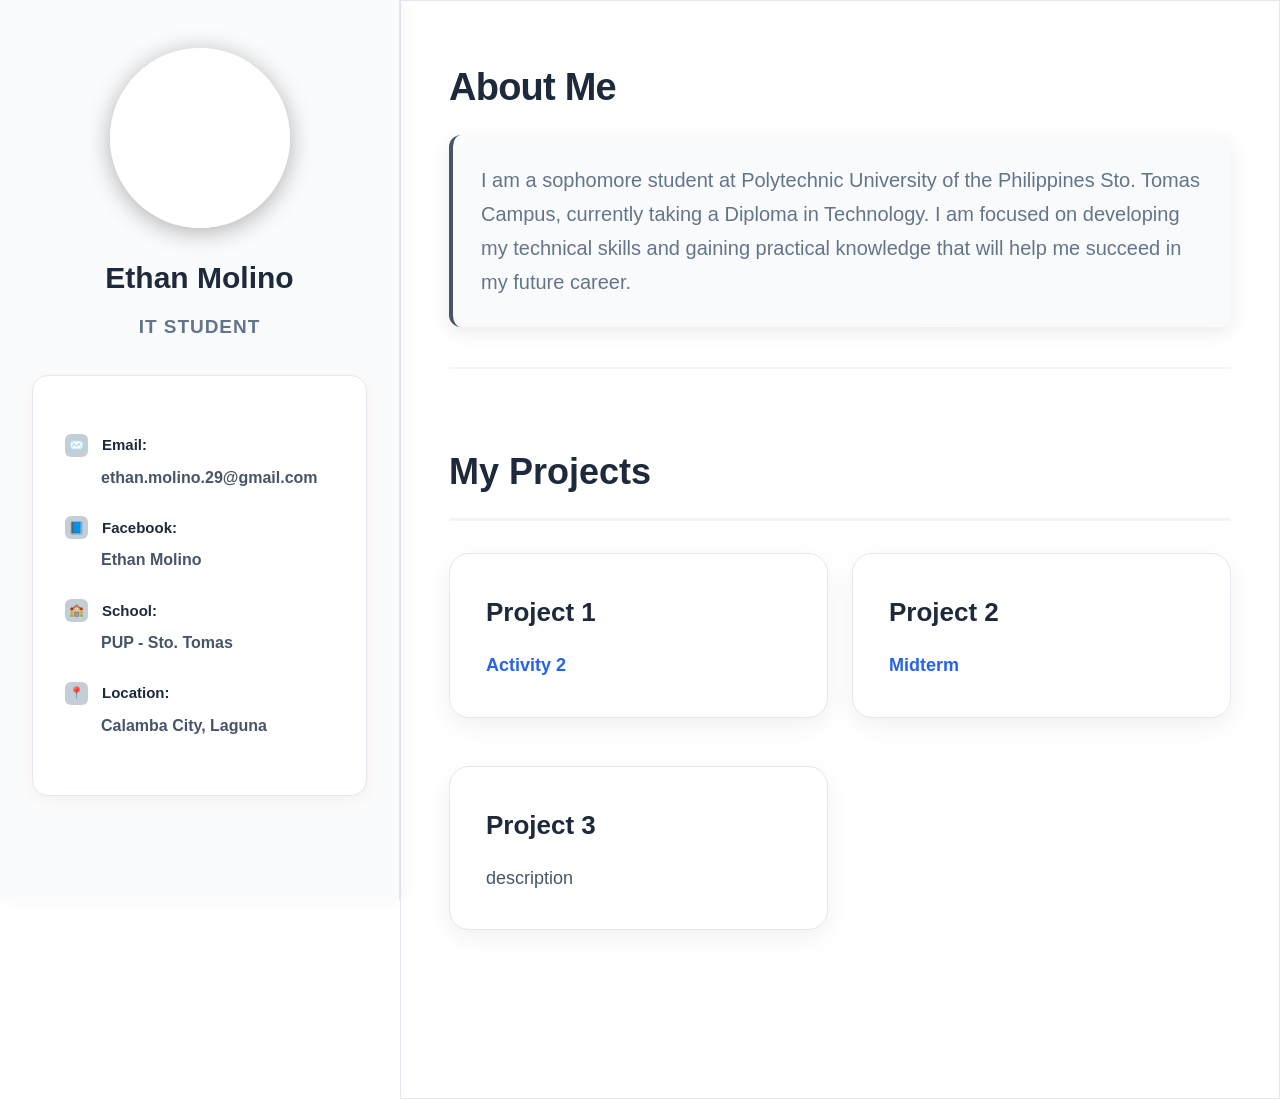
==== index.html @ 2d2acd8b "Update Midterm project link in index.html" ====
<!DOCTYPE html>
<html lang="en">

<head>
  <meta charset="UTF-8">
  <meta name="viewport" content="width=device-width, initial-scale=1.0">
  <title>Ethan Molino - IT Student</title>

  <style>
    * {
      margin: 0;
      padding: 0;
      box-sizing: border-box;
    }

    body {
      font-family: "Inter", -apple-system, BlinkMacSystemFont, "Segoe UI", sans-serif;
      background: #ffffff;
      color: #1e293b;
      line-height: 1.7;
      min-height: 100vh;
      display: flex;
      font-size: 16px;
    }

    .sidebar {
      width: 400px;
      background: #fafbfc;
      padding: 48px 32px;
      text-align: center;
      border-right: 1px solid #e2e8f0;
      box-shadow: 4px 0 16px rgba(0, 0, 0, 0.04);
      position: sticky;
      top: 0;
      height: 100vh;
      overflow-y: auto;
      overflow-x: hidden;
      scrollbar-width: thin;
      scrollbar-color: #cbd5e1 #f1f5f9;
    }

    .sidebar::-webkit-scrollbar {
      width: 6px;
    }

    .sidebar::-webkit-scrollbar-track {
      background: #f1f5f9;
      border-radius: 3px;
    }

    .sidebar::-webkit-scrollbar-thumb {
      background: #cbd5e1;
      border-radius: 3px;
    }

    .sidebar::-webkit-scrollbar-thumb:hover {
      background: #94a3b8;
    }

    .profile-img {
      width: 180px;
      height: 180px;
      background: linear-gradient(135deg, #ffffff, #ffffff);
      border-radius: 50%;
      margin: 0 auto 24px;
      display: flex;
      align-items: center;
      justify-content: center;
      font-size: 48px;
      color: rgb(255, 255, 255);
      box-shadow: 0 4px 24px rgba(0, 0, 0, 0.3);
    }

    .sidebar h2 {
      font-size: 30px;
      font-weight: 800;
      margin-bottom: 8px;
      color: #1e293b;
      word-wrap: break-word;
      overflow-wrap: break-word;
      hyphens: auto;
    }

    .sidebar .title {
      font-size: 19px;
      color: #64748b;
      font-weight: 600;
      text-transform: uppercase;
      letter-spacing: 0.05em;
      margin-bottom: 32px;
    }

    .info {
      text-align: left;
      font-size: 16px;
      color: #475569;
      background: #ffffff;
      padding: 32px;
      border-radius: 16px;
      border: 1px solid #e2e8f0;
      box-shadow: 0 4px 12px rgba(206, 45, 45, 0.06);
      overflow: visible;
    }

    .info-item {
      display: flex;
      flex-direction: column;
      gap: 6px;
      margin: 24px 0;
    }

    .info-label {
      display: flex;
      align-items: center;
      gap: 14px;
      color: #1e293b;
      font-weight: 700;
      font-size: 15px;
    }

    .info-icon {
      width: 23px;
      height: 23px;
      display: flex;
      align-items: center;
      justify-content: center;
      background: rgb(196, 206, 214);
      color: white;
      border-radius: 6px;
      font-size: 12px;
    }

    .info-value {
      font-size: 16px;
      color: #475569;
      padding-left: 36px;
      word-wrap: break-word;
      overflow-wrap: break-word;
      hyphens: auto;
      font-weight: 600;
    }

    .main {
      flex: 1;
      padding: 64px 48px;
      max-width: 100%;
      border: 1px solid #e2e8f0;
      min-height: 100vh;
    }

    .hero {
      margin-bottom: 72px;
      padding-bottom: 40px;
      border-bottom: 2px solid #f1f5f9;
    }

    .hero h1 {
      font-size: 38px;
      font-weight: 800;
      margin-bottom: 24px;
      letter-spacing: -0.02em;
      color: #1e293b;
      line-height: 1.2;
    }

    .hero-subtitle {
      font-size: 20px;
      color: #64748b;
      font-weight: 500;
      max-width: 800px;
      line-height: 1.7;
      padding: 28px;
      background: linear-gradient(135deg, #fafbfc 0%, #f8fafc 100%);
      border-left: 4px solid #475569;
      border-radius: 12px;
      box-shadow: 0 6px 20px rgba(0, 0, 0, 0.08);
    }

    .section {
      margin-bottom: 80px;
    }

    .section h2 {
      font-size: 36px;
      font-weight: 800;
      margin-bottom: 32px;
      color: #1e293b;
      padding-bottom: 16px;
      border-bottom: 3px solid #f1f5f9;
    }

    .card {
      background: #ffffff;
      border: 1px solid #e2e8f0;
      padding: 36px;
      border-radius: 20px;
      margin-bottom: 24px;
      box-shadow: 0 8px 24px rgba(0, 0, 0, 0.06);
      transition: all 0.3s ease;
    }

    .card:hover {
      box-shadow: 0 16px 40px rgba(0, 0, 0, 0.12);
      transform: translateY(-4px);
    }

    .card h3 {
      font-size: 26px;
      font-weight: 700;
      margin-bottom: 16px;
      color: #1e293b;
    }

    .card p {
      color: #475569;
      font-size: 18px;
      line-height: 1.7;
    }

    .card a {
      color: #2563eb;
      text-decoration: none;
      font-weight: 600;
    }

    .card a:hover {
      text-decoration: underline;
    }

    .grid {
      display: grid;
      grid-template-columns: repeat(auto-fit, minmax(340px, 1fr));
      gap: 24px;
      margin-top: 24px;
      width: 100%;
    }

    @media (max-width: 768px) {
      body { flex-direction: column; }
      .sidebar { width: 100%; height: auto; position: static; }
      .main { padding: 40px 28px; }
    }
  </style>
</head>

<body>
  <div class="sidebar">
    <img src="profile picture.png" alt="Profile" class="profile-img">
    <h2>Ethan Molino</h2>
    <p class="title">IT Student</p>

    <div class="info">
      <div class="info-item">
        <div class="info-label">
          <div class="info-icon">✉️</div>
          <strong>Email:</strong>
        </div>
        <div class="info-value">ethan.molino.29@gmail.com</div>
      </div>
      <div class="info-item">
        <div class="info-label">
          <div class="info-icon">📘</div>
          <strong>Facebook:</strong>
        </div>
        <div class="info-value">Ethan Molino</div>
      </div>
      <div class="info-item">
        <div class="info-label">
          <div class="info-icon">🏫</div>
          <strong>School:</strong>
        </div>
        <div class="info-value">PUP - Sto. Tomas</div>
      </div>
      <div class="info-item">
        <div class="info-label">
          <div class="info-icon">📍</div>
          <strong>Location:</strong>
        </div>
        <div class="info-value">Calamba City, Laguna</div>
      </div>
    </div>
  </div>

  <div class="main">
    <section class="hero">
      <h1>About Me</h1>
      <div class="hero-subtitle">
        I am a sophomore student at Polytechnic University of the Philippines Sto. Tomas Campus, currently taking a
        Diploma in Technology. I am focused on developing my technical skills and gaining practical knowledge that will
        help me succeed in my future career.
      </div>
    </section>

    <section class="section">
      <h2>My Projects</h2>
      <div class="grid">
        <div class="card">
          <h3>Project 1</h3>
          <p>
            <a href="https://ethanmolino.github.io/Ethan.github.io/" target="_blank">Activity 2</a>
          </p>
        </div>
        <div class="card">
          <h3>Project 2</h3>
          <p>          <p>
            <a href="https://ethanmolino.github.io/Midterm.github.io/" target="_blank">Midterm</a>
          </p>
        </div>
        <div class="card">
          <h3>Project 3</h3>
          <p>description</p>
        </div>
      </div>
    </section>
  </div>
</body>

</html>
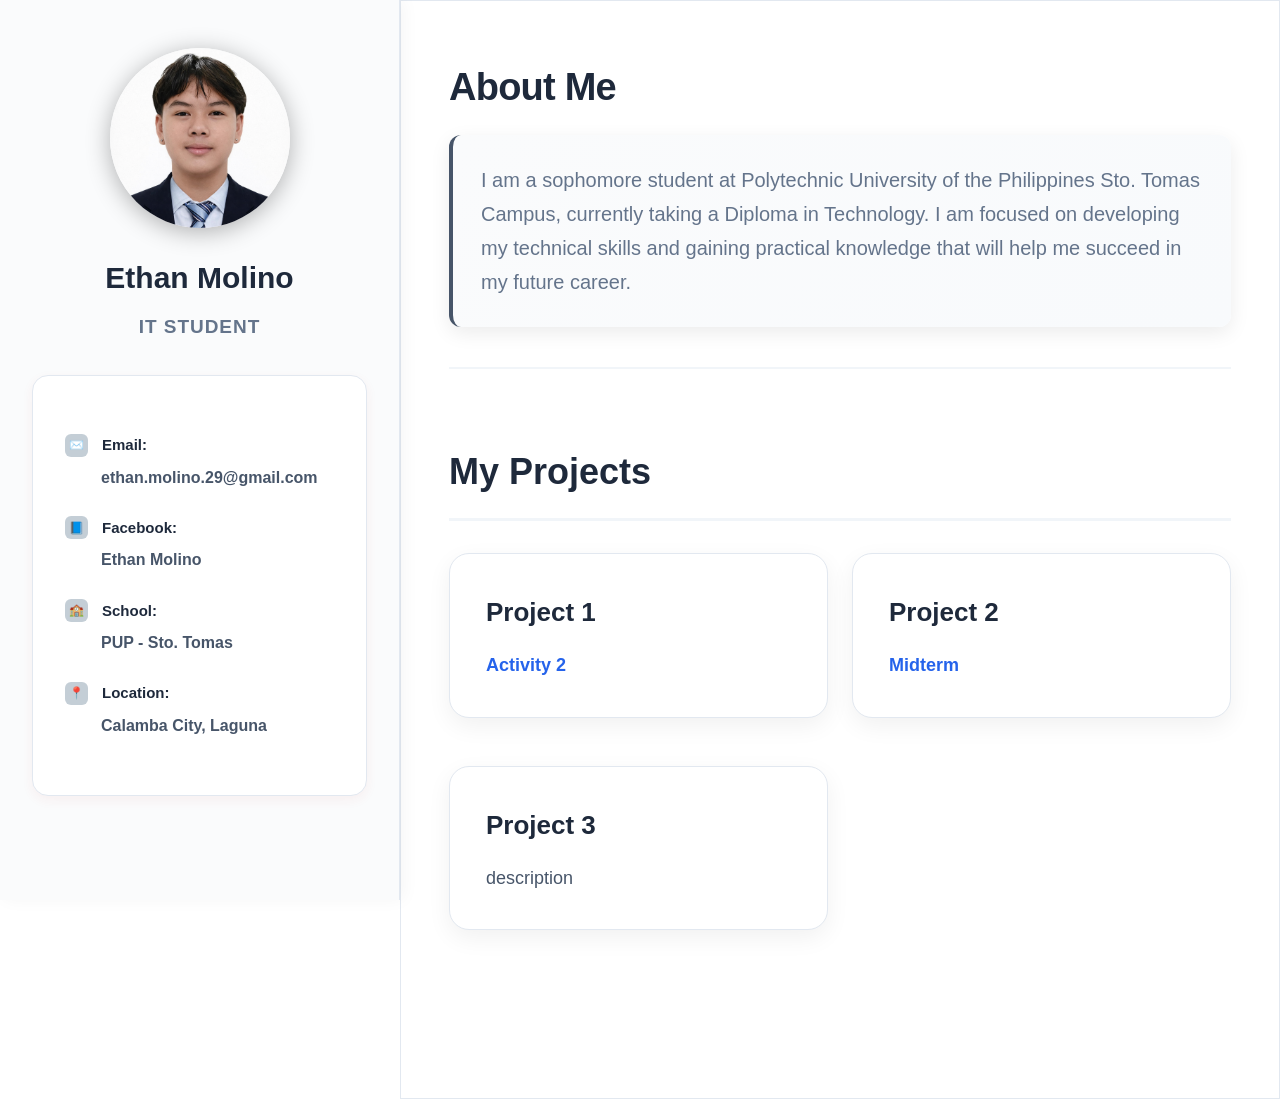
==== commit 8edd61f9: "Update index.html" ====
--- a/index.html
+++ b/index.html
@@ -303,7 +303,7 @@
         <div class="card">
           <h3>Project 2</h3>
           <p>          <p>
-            <a href="https://ethanmolino.github.io/Midterm.github.io/" target="_blank">Midterm</a>
+            <a href="https://github.com/EthanMolino/Midterm.io/" target="_blank">Midterm</a>
           </p>
         </div>
         <div class="card">
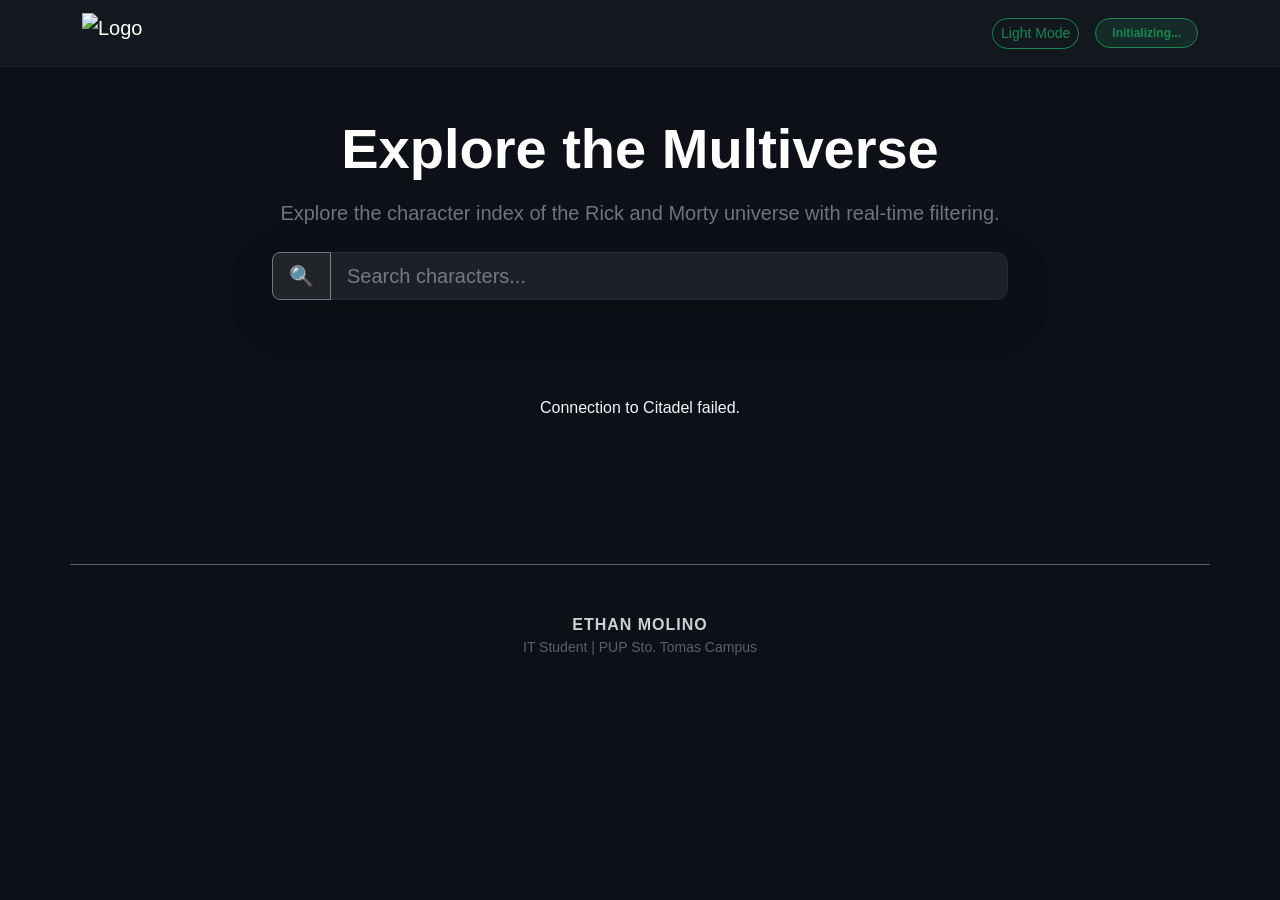
==== commit 5bbce277: "Update: Fixed light mode visibility" ====
--- a/index.html
+++ b/index.html
@@ -1,318 +1,167 @@
 <!DOCTYPE html>
-<html lang="en">
+<html lang="en" data-bs-theme="dark">
 
 <head>
-  <meta charset="UTF-8">
-  <meta name="viewport" content="width=device-width, initial-scale=1.0">
-  <title>Ethan Molino - IT Student</title>
+    <meta charset="UTF-8">
+    <meta name="viewport" content="width=device-width, initial-scale=1.0">
+    <title>Rick and Morty | Multiverse Directory</title>
+    <link href="https://fonts.googleapis.com/css2?family=Inter:wght@300;400;600;800&display=swap" rel="stylesheet">
+    <link href="https://cdn.jsdelivr.net/npm/bootstrap@5.3.0/dist/css/bootstrap.min.css" rel="stylesheet">
+    <link rel="stylesheet" href="style.css">
 
-  <style>
-    * {
-      margin: 0;
-      padding: 0;
-      box-sizing: border-box;
-    }
+    <style>
+        [data-bs-theme="light"] body {
+            background-color: #f8f9fa !important;
+            color: #212529 !important;
+        }
 
-    body {
-      font-family: "Inter", -apple-system, BlinkMacSystemFont, "Segoe UI", sans-serif;
-      background: #ffffff;
-      color: #1e293b;
-      line-height: 1.7;
-      min-height: 100vh;
-      display: flex;
-      font-size: 16px;
-    }
+        [data-bs-theme="light"] .text-white,
+        [data-bs-theme="light"] h1,
+        [data-bs-theme="light"] h2,
+        [data-bs-theme="light"] h5,
+        [data-bs-theme="light"] b,
+        [data-bs-theme="light"] footer p {
+            color: #212529 !important;
+        }
 
-    .sidebar {
-      width: 400px;
-      background: #fafbfc;
-      padding: 48px 32px;
-      text-align: center;
-      border-right: 1px solid #e2e8f0;
-      box-shadow: 4px 0 16px rgba(0, 0, 0, 0.04);
-      position: sticky;
-      top: 0;
-      height: 100vh;
-      overflow-y: auto;
-      overflow-x: hidden;
-      scrollbar-width: thin;
-      scrollbar-color: #cbd5e1 #f1f5f9;
-    }
+        [data-bs-theme="light"] .badge-species {
+            background: rgba(0, 0, 0, 0.1) !important;
+            color: #495057 !important;
+        }
 
-    .sidebar::-webkit-scrollbar {
-      width: 6px;
-    }
+        [data-bs-theme="light"] .custom-search::placeholder {
+            color: #6c757d !important;
+        }
 
-    .sidebar::-webkit-scrollbar-track {
-      background: #f1f5f9;
-      border-radius: 3px;
-    }
+        [data-bs-theme="light"] .custom-search {
+            background-color: #ffffff !important;
+            border: 1px solid #ced4da !important;
+            color: #212529 !important;
+        }
 
-    .sidebar::-webkit-scrollbar-thumb {
-      background: #cbd5e1;
-      border-radius: 3px;
-    }
+        [data-bs-theme="light"] .char-card {
+            background-color: #ffffff !important;
+            border: 1px solid #dee2e6 !important;
+        }
 
-    .sidebar::-webkit-scrollbar-thumb:hover {
-      background: #94a3b8;
-    }
+        [data-bs-theme="light"] .glass-nav {
+            background: rgba(255, 255, 255, 0.9) !important;
+            border-bottom: 1px solid #dee2e6 !important;
+        }
 
-    .profile-img {
-      width: 180px;
-      height: 180px;
-      background: linear-gradient(135deg, #ffffff, #ffffff);
-      border-radius: 50%;
-      margin: 0 auto 24px;
-      display: flex;
-      align-items: center;
-      justify-content: center;
-      font-size: 48px;
-      color: rgb(255, 255, 255);
-      box-shadow: 0 4px 24px rgba(0, 0, 0, 0.3);
-    }
+        [data-bs-theme="light"] .glass-modal {
+            background: #ffffff !important;
+        }
 
-    .sidebar h2 {
-      font-size: 30px;
-      font-weight: 800;
-      margin-bottom: 8px;
-      color: #1e293b;
-      word-wrap: break-word;
-      overflow-wrap: break-word;
-      hyphens: auto;
-    }
+        [data-bs-theme="light"] .bg-dark {
+            background-color: #f1f3f5 !important;
+            border: 1px solid #dee2e6 !important;
+        }
 
-    .sidebar .title {
-      font-size: 19px;
-      color: #64748b;
-      font-weight: 600;
-      text-transform: uppercase;
-      letter-spacing: 0.05em;
-      margin-bottom: 32px;
-    }
-
-    .info {
-      text-align: left;
-      font-size: 16px;
-      color: #475569;
-      background: #ffffff;
-      padding: 32px;
-      border-radius: 16px;
-      border: 1px solid #e2e8f0;
-      box-shadow: 0 4px 12px rgba(206, 45, 45, 0.06);
-      overflow: visible;
-    }
-
-    .info-item {
-      display: flex;
-      flex-direction: column;
-      gap: 6px;
-      margin: 24px 0;
-    }
-
-    .info-label {
-      display: flex;
-      align-items: center;
-      gap: 14px;
-      color: #1e293b;
-      font-weight: 700;
-      font-size: 15px;
-    }
-
-    .info-icon {
-      width: 23px;
-      height: 23px;
-      display: flex;
-      align-items: center;
-      justify-content: center;
-      background: rgb(196, 206, 214);
-      color: white;
-      border-radius: 6px;
-      font-size: 12px;
-    }
-
-    .info-value {
-      font-size: 16px;
-      color: #475569;
-      padding-left: 36px;
-      word-wrap: break-word;
-      overflow-wrap: break-word;
-      hyphens: auto;
-      font-weight: 600;
-    }
-
-    .main {
-      flex: 1;
-      padding: 64px 48px;
-      max-width: 100%;
-      border: 1px solid #e2e8f0;
-      min-height: 100vh;
-    }
-
-    .hero {
-      margin-bottom: 72px;
-      padding-bottom: 40px;
-      border-bottom: 2px solid #f1f5f9;
-    }
-
-    .hero h1 {
-      font-size: 38px;
-      font-weight: 800;
-      margin-bottom: 24px;
-      letter-spacing: -0.02em;
-      color: #1e293b;
-      line-height: 1.2;
-    }
-
-    .hero-subtitle {
-      font-size: 20px;
-      color: #64748b;
-      font-weight: 500;
-      max-width: 800px;
-      line-height: 1.7;
-      padding: 28px;
-      background: linear-gradient(135deg, #fafbfc 0%, #f8fafc 100%);
-      border-left: 4px solid #475569;
-      border-radius: 12px;
-      box-shadow: 0 6px 20px rgba(0, 0, 0, 0.08);
-    }
-
-    .section {
-      margin-bottom: 80px;
-    }
-
-    .section h2 {
-      font-size: 36px;
-      font-weight: 800;
-      margin-bottom: 32px;
-      color: #1e293b;
-      padding-bottom: 16px;
-      border-bottom: 3px solid #f1f5f9;
-    }
-
-    .card {
-      background: #ffffff;
-      border: 1px solid #e2e8f0;
-      padding: 36px;
-      border-radius: 20px;
-      margin-bottom: 24px;
-      box-shadow: 0 8px 24px rgba(0, 0, 0, 0.06);
-      transition: all 0.3s ease;
-    }
-
-    .card:hover {
-      box-shadow: 0 16px 40px rgba(0, 0, 0, 0.12);
-      transform: translateY(-4px);
-    }
-
-    .card h3 {
-      font-size: 26px;
-      font-weight: 700;
-      margin-bottom: 16px;
-      color: #1e293b;
-    }
-
-    .card p {
-      color: #475569;
-      font-size: 18px;
-      line-height: 1.7;
-    }
-
-    .card a {
-      color: #2563eb;
-      text-decoration: none;
-      font-weight: 600;
-    }
-
-    .card a:hover {
-      text-decoration: underline;
-    }
-
-    .grid {
-      display: grid;
-      grid-template-columns: repeat(auto-fit, minmax(340px, 1fr));
-      gap: 24px;
-      margin-top: 24px;
-      width: 100%;
-    }
-
-    @media (max-width: 768px) {
-      body { flex-direction: column; }
-      .sidebar { width: 100%; height: auto; position: static; }
-      .main { padding: 40px 28px; }
-    }
-  </style>
+        [data-bs-theme="light"] .text-secondary {
+            color: #6c757d !important;
+        }
+    </style>
 </head>
 
-<body>
-  <div class="sidebar">
-    <img src="profile picture.png" alt="Profile" class="profile-img">
-    <h2>Ethan Molino</h2>
-    <p class="title">IT Student</p>
+<body id="mainBody">
 
-    <div class="info">
-      <div class="info-item">
-        <div class="info-label">
-          <div class="info-icon">✉️</div>
-          <strong>Email:</strong>
+    <nav class="navbar sticky-top navbar-expand-lg navbar-dark glass-nav mb-5" id="navBar">
+        <div class="container">
+            <a class="navbar-brand d-flex align-items-center" href="#">
+                <img src="https://upload.wikimedia.org/wikipedia/commons/b/b1/Rick_and_Morty.svg" alt="Logo"
+                    height="40">
+            </a>
+            <div class="ms-auto d-flex align-items-center gap-3">
+                <button id="modeBtn" class="btn btn-outline-success btn-sm rounded-pill" onclick="switchTheme()">
+                    Light Mode
+                </button>
+                <span class="badge rounded-pill bg-success-soft text-success border border-success px-3 py-2"
+                    id="searchCount">
+                    Initializing...
+                </span>
+            </div>
         </div>
-        <div class="info-value">ethan.molino.29@gmail.com</div>
-      </div>
-      <div class="info-item">
-        <div class="info-label">
-          <div class="info-icon">📘</div>
-          <strong>Facebook:</strong>
+    </nav>
+
+    <div class="container">
+        <div class="row justify-content-center text-center mb-5">
+            <div class="col-lg-8">
+                <h1 class="display-4 fw-extrabold text-white mb-3">Explore the Multiverse</h1>
+                <p class="lead text-secondary">Explore the character index of the Rick and Morty universe with real-time
+                    filtering.</p>
+
+                <div class="search-wrapper mt-4">
+                    <div class="input-group input-group-lg shadow-lg">
+                        <span class="input-group-text bg-dark border-secondary text-success">🔍</span>
+                        <input type="text" id="searchInput" class="form-control custom-search"
+                            placeholder="Search characters...">
+                    </div>
+                </div>
+            </div>
         </div>
-        <div class="info-value">Ethan Molino</div>
-      </div>
-      <div class="info-item">
-        <div class="info-label">
-          <div class="info-icon">🏫</div>
-          <strong>School:</strong>
+
+        <div id="character-container" class="row g-4 pb-5">
+            <div class="col-12 text-center py-5">
+                <div class="spinner-grow text-success" role="status"></div>
+            </div>
         </div>
-        <div class="info-value">PUP - Sto. Tomas</div>
-      </div>
-      <div class="info-item">
-        <div class="info-label">
-          <div class="info-icon">📍</div>
-          <strong>Location:</strong>
+    </div>
+
+    <div class="modal fade" id="characterModal" tabindex="-1" aria-hidden="true">
+        <div class="modal-dialog modal-dialog-centered">
+            <div class="modal-content glass-modal border-0">
+                <div class="modal-header border-0 pb-0">
+                    <button type="button" class="btn-close btn-close-white" id="modalClose"
+                        data-bs-dismiss="modal"></button>
+                </div>
+                <div class="modal-body text-center pt-0" id="modalBody"></div>
+                <div class="modal-footer border-0 justify-content-center pb-4">
+                    <button type="button" class="btn btn-outline-success rounded-pill px-5"
+                        data-bs-dismiss="modal">Close</button>
+                </div>
+            </div>
         </div>
-        <div class="info-value">Calamba City, Laguna</div>
-      </div>
     </div>
-  </div>
 
-  <div class="main">
-    <section class="hero">
-      <h1>About Me</h1>
-      <div class="hero-subtitle">
-        I am a sophomore student at Polytechnic University of the Philippines Sto. Tomas Campus, currently taking a
-        Diploma in Technology. I am focused on developing my technical skills and gaining practical knowledge that will
-        help me succeed in my future career.
-      </div>
-    </section>
+    <footer class="container text-center py-5 border-top border-secondary mt-5">
+        <p class="text-white fw-bold mb-0" style="letter-spacing: 1px;">ETHAN MOLINO</p>
+        <p class="text-secondary small">IT Student | PUP Sto. Tomas Campus</p>
+    </footer>
 
-    <section class="section">
-      <h2>My Projects</h2>
-      <div class="grid">
-        <div class="card">
-          <h3>Project 1</h3>
-          <p>
-            <a href="https://ethanmolino.github.io/Ethan.github.io/" target="_blank">Activity 2</a>
-          </p>
-        </div>
-        <div class="card">
-          <h3>Project 2</h3>
-          <p>          <p>
-            <a href="https://github.com/EthanMolino/Midterm.io/" target="_blank">Midterm</a>
-          </p>
-        </div>
-        <div class="card">
-          <h3>Project 3</h3>
-          <p>description</p>
-        </div>
-      </div>
-    </section>
-  </div>
+    <script>
+        var mode = "dark";
+        var htmlElement = document.documentElement;
+        var modeBtn = document.getElementById("modeBtn");
+        var navBar = document.getElementById("navBar");
+        var modalClose = document.getElementById("modalClose");
+
+        function switchTheme() {
+            var nav = document.querySelector(".navbar");
+            var modalClose = document.querySelector(".btn-close");
+
+            if (mode == "dark") {
+                mode = "light";
+                htmlElement.setAttribute("data-bs-theme", "light");
+                modeBtn.innerHTML = "Dark Mode";
+                modeBtn.className = "btn btn-outline-dark btn-sm rounded-pill";
+
+                nav.classList.replace("navbar-dark", "navbar-light");
+                if (modalClose) modalClose.classList.replace("btn-close-white", "btn-close-dark");
+            } else {
+                mode = "dark";
+                htmlElement.setAttribute("data-bs-theme", "dark");
+                modeBtn.innerHTML = "Light Mode";
+                modeBtn.className = "btn btn-outline-success btn-sm rounded-pill";
+
+                nav.classList.replace("navbar-light", "navbar-dark");
+                if (modalClose) modalClose.classList.replace("btn-close-dark", "btn-close-white");
+            }
+        }
+    </script>
+
+    <script src="https://cdn.jsdelivr.net/npm/bootstrap@5.3.0/dist/js/bootstrap.bundle.min.js"></script>
+    <script src="script.js"></script>
 </body>
 
-</html>
+</html>
--- a/style.css
+++ b/style.css
@@ -0,0 +1,58 @@
+:root {
+    --bg-color: #0d1117;
+    --card-bg: #161b22;
+    --accent: #6ebe8f;
+    --glass: rgba(22, 27, 34, 0.85);
+}
+
+body {
+    background-color: var(--bg-color);
+    color: #f0f6fc;
+    font-family: 'Inter', sans-serif;
+}
+
+.fw-extrabold { font-weight: 800; }
+
+.glass-nav {
+    background: var(--glass);
+    backdrop-filter: blur(15px);
+    border-bottom: 1px solid rgba(255, 255, 255, 0.05);
+}
+
+.custom-search {
+    background-color: #1c2128 !important;
+    border: 1px solid rgba(255, 255, 255, 0.1) !important;
+    border-radius: 0 12px 12px 0 !important;
+    color: var(--accent) !important; 
+    font-weight: 600;
+}
+
+.custom-search::placeholder {
+    color: rgba(255, 255, 255, 0.4) !important;
+    font-weight: 400;
+}
+
+.custom-search:focus {
+    box-shadow: 0 0 15px rgba(46, 204, 113, 0.3) !important;
+    border-color: var(--accent) !important;
+    outline: none;
+}
+
+.char-card-wrapper { transition: all 0.3s ease; cursor: pointer; }
+.char-card-wrapper:hover { transform: translateY(-8px); }
+.char-card {
+    background-color: var(--card-bg);
+    border: 1px solid rgba(255, 255, 255, 0.08);
+    border-radius: 20px;
+    overflow: hidden;
+}
+
+.badge-species { background: rgba(255, 255, 255, 0.1); font-size: 0.7rem; text-transform: uppercase; }
+
+.glass-modal { background: rgba(13, 17, 23, 0.98); backdrop-filter: blur(20px); border-radius: 30px; }
+.modal-profile-img { width: 140px; border-radius: 50%; border: 4px solid var(--accent); margin-top: -70px; }
+.bg-success-soft { background-color: rgba(46, 204, 113, 0.1); }
+
+footer {
+    opacity: 0.8;
+}
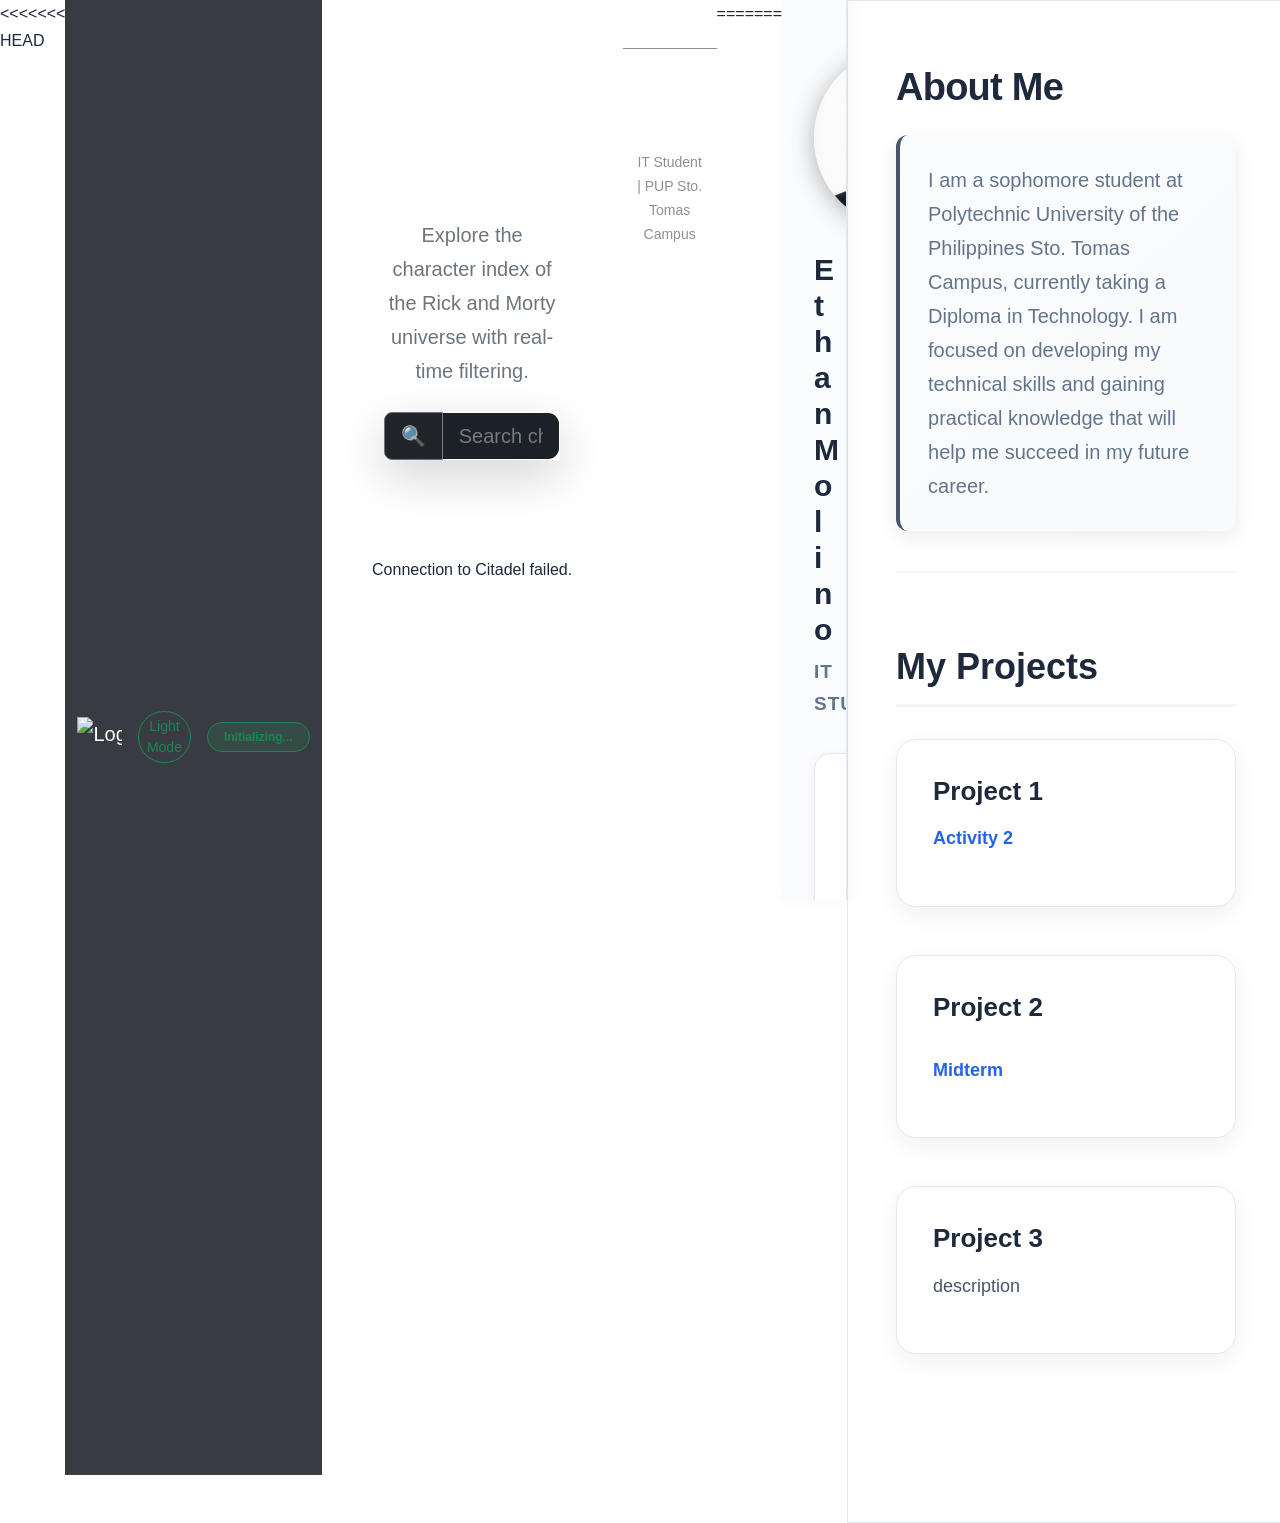
==== commit f51afe2d: "Added missing style.css and script.js files" ====
--- a/index.html
+++ b/index.html
@@ -1,4 +1,5 @@
 <!DOCTYPE html>
+<<<<<<< HEAD
 <html lang="en" data-bs-theme="dark">
 
 <head>
@@ -164,4 +165,323 @@
     <script src="script.js"></script>
 </body>
 
-</html>+</html>
+=======
+<html lang="en">
+
+<head>
+  <meta charset="UTF-8">
+  <meta name="viewport" content="width=device-width, initial-scale=1.0">
+  <title>Ethan Molino - IT Student</title>
+
+  <style>
+    * {
+      margin: 0;
+      padding: 0;
+      box-sizing: border-box;
+    }
+
+    body {
+      font-family: "Inter", -apple-system, BlinkMacSystemFont, "Segoe UI", sans-serif;
+      background: #ffffff;
+      color: #1e293b;
+      line-height: 1.7;
+      min-height: 100vh;
+      display: flex;
+      font-size: 16px;
+    }
+
+    .sidebar {
+      width: 400px;
+      background: #fafbfc;
+      padding: 48px 32px;
+      text-align: center;
+      border-right: 1px solid #e2e8f0;
+      box-shadow: 4px 0 16px rgba(0, 0, 0, 0.04);
+      position: sticky;
+      top: 0;
+      height: 100vh;
+      overflow-y: auto;
+      overflow-x: hidden;
+      scrollbar-width: thin;
+      scrollbar-color: #cbd5e1 #f1f5f9;
+    }
+
+    .sidebar::-webkit-scrollbar {
+      width: 6px;
+    }
+
+    .sidebar::-webkit-scrollbar-track {
+      background: #f1f5f9;
+      border-radius: 3px;
+    }
+
+    .sidebar::-webkit-scrollbar-thumb {
+      background: #cbd5e1;
+      border-radius: 3px;
+    }
+
+    .sidebar::-webkit-scrollbar-thumb:hover {
+      background: #94a3b8;
+    }
+
+    .profile-img {
+      width: 180px;
+      height: 180px;
+      background: linear-gradient(135deg, #ffffff, #ffffff);
+      border-radius: 50%;
+      margin: 0 auto 24px;
+      display: flex;
+      align-items: center;
+      justify-content: center;
+      font-size: 48px;
+      color: rgb(255, 255, 255);
+      box-shadow: 0 4px 24px rgba(0, 0, 0, 0.3);
+    }
+
+    .sidebar h2 {
+      font-size: 30px;
+      font-weight: 800;
+      margin-bottom: 8px;
+      color: #1e293b;
+      word-wrap: break-word;
+      overflow-wrap: break-word;
+      hyphens: auto;
+    }
+
+    .sidebar .title {
+      font-size: 19px;
+      color: #64748b;
+      font-weight: 600;
+      text-transform: uppercase;
+      letter-spacing: 0.05em;
+      margin-bottom: 32px;
+    }
+
+    .info {
+      text-align: left;
+      font-size: 16px;
+      color: #475569;
+      background: #ffffff;
+      padding: 32px;
+      border-radius: 16px;
+      border: 1px solid #e2e8f0;
+      box-shadow: 0 4px 12px rgba(206, 45, 45, 0.06);
+      overflow: visible;
+    }
+
+    .info-item {
+      display: flex;
+      flex-direction: column;
+      gap: 6px;
+      margin: 24px 0;
+    }
+
+    .info-label {
+      display: flex;
+      align-items: center;
+      gap: 14px;
+      color: #1e293b;
+      font-weight: 700;
+      font-size: 15px;
+    }
+
+    .info-icon {
+      width: 23px;
+      height: 23px;
+      display: flex;
+      align-items: center;
+      justify-content: center;
+      background: rgb(196, 206, 214);
+      color: white;
+      border-radius: 6px;
+      font-size: 12px;
+    }
+
+    .info-value {
+      font-size: 16px;
+      color: #475569;
+      padding-left: 36px;
+      word-wrap: break-word;
+      overflow-wrap: break-word;
+      hyphens: auto;
+      font-weight: 600;
+    }
+
+    .main {
+      flex: 1;
+      padding: 64px 48px;
+      max-width: 100%;
+      border: 1px solid #e2e8f0;
+      min-height: 100vh;
+    }
+
+    .hero {
+      margin-bottom: 72px;
+      padding-bottom: 40px;
+      border-bottom: 2px solid #f1f5f9;
+    }
+
+    .hero h1 {
+      font-size: 38px;
+      font-weight: 800;
+      margin-bottom: 24px;
+      letter-spacing: -0.02em;
+      color: #1e293b;
+      line-height: 1.2;
+    }
+
+    .hero-subtitle {
+      font-size: 20px;
+      color: #64748b;
+      font-weight: 500;
+      max-width: 800px;
+      line-height: 1.7;
+      padding: 28px;
+      background: linear-gradient(135deg, #fafbfc 0%, #f8fafc 100%);
+      border-left: 4px solid #475569;
+      border-radius: 12px;
+      box-shadow: 0 6px 20px rgba(0, 0, 0, 0.08);
+    }
+
+    .section {
+      margin-bottom: 80px;
+    }
+
+    .section h2 {
+      font-size: 36px;
+      font-weight: 800;
+      margin-bottom: 32px;
+      color: #1e293b;
+      padding-bottom: 16px;
+      border-bottom: 3px solid #f1f5f9;
+    }
+
+    .card {
+      background: #ffffff;
+      border: 1px solid #e2e8f0;
+      padding: 36px;
+      border-radius: 20px;
+      margin-bottom: 24px;
+      box-shadow: 0 8px 24px rgba(0, 0, 0, 0.06);
+      transition: all 0.3s ease;
+    }
+
+    .card:hover {
+      box-shadow: 0 16px 40px rgba(0, 0, 0, 0.12);
+      transform: translateY(-4px);
+    }
+
+    .card h3 {
+      font-size: 26px;
+      font-weight: 700;
+      margin-bottom: 16px;
+      color: #1e293b;
+    }
+
+    .card p {
+      color: #475569;
+      font-size: 18px;
+      line-height: 1.7;
+    }
+
+    .card a {
+      color: #2563eb;
+      text-decoration: none;
+      font-weight: 600;
+    }
+
+    .card a:hover {
+      text-decoration: underline;
+    }
+
+    .grid {
+      display: grid;
+      grid-template-columns: repeat(auto-fit, minmax(340px, 1fr));
+      gap: 24px;
+      margin-top: 24px;
+      width: 100%;
+    }
+
+    @media (max-width: 768px) {
+      body { flex-direction: column; }
+      .sidebar { width: 100%; height: auto; position: static; }
+      .main { padding: 40px 28px; }
+    }
+  </style>
+</head>
+
+<body>
+  <div class="sidebar">
+    <img src="profile picture.png" alt="Profile" class="profile-img">
+    <h2>Ethan Molino</h2>
+    <p class="title">IT Student</p>
+
+    <div class="info">
+      <div class="info-item">
+        <div class="info-label">
+          <div class="info-icon">✉️</div>
+          <strong>Email:</strong>
+        </div>
+        <div class="info-value">ethan.molino.29@gmail.com</div>
+      </div>
+      <div class="info-item">
+        <div class="info-label">
+          <div class="info-icon">📘</div>
+          <strong>Facebook:</strong>
+        </div>
+        <div class="info-value">Ethan Molino</div>
+      </div>
+      <div class="info-item">
+        <div class="info-label">
+          <div class="info-icon">🏫</div>
+          <strong>School:</strong>
+        </div>
+        <div class="info-value">PUP - Sto. Tomas</div>
+      </div>
+      <div class="info-item">
+        <div class="info-label">
+          <div class="info-icon">📍</div>
+          <strong>Location:</strong>
+        </div>
+        <div class="info-value">Calamba City, Laguna</div>
+      </div>
+    </div>
+  </div>
+
+  <div class="main">
+    <section class="hero">
+      <h1>About Me</h1>
+      <div class="hero-subtitle">
+        I am a sophomore student at Polytechnic University of the Philippines Sto. Tomas Campus, currently taking a
+        Diploma in Technology. I am focused on developing my technical skills and gaining practical knowledge that will
+        help me succeed in my future career.
+      </div>
+    </section>
+
+    <section class="section">
+      <h2>My Projects</h2>
+      <div class="grid">
+        <div class="card">
+          <h3>Project 1</h3>
+          <p>
+            <a href="https://ethanmolino.github.io/A02.github.io/" target="_blank">Activity 2</a>
+          </p>
+        </div>
+        <div class="card">
+          <h3>Project 2</h3>
+          <p>          <p>
+            <a href="https://ethanmolino.github.io/Midterm.io/" target="_blank">Midterm</a>
+          </p>
+        </div>
+        <div class="card">
+          <h3>Project 3</h3>
+          <p>description</p>
+        </div>
+      </div>
+    </section>
+  </div>
+</body>
+
+</html>
+>>>>>>> 037de70b2054457715e6da2ae9a7c15c2975453f
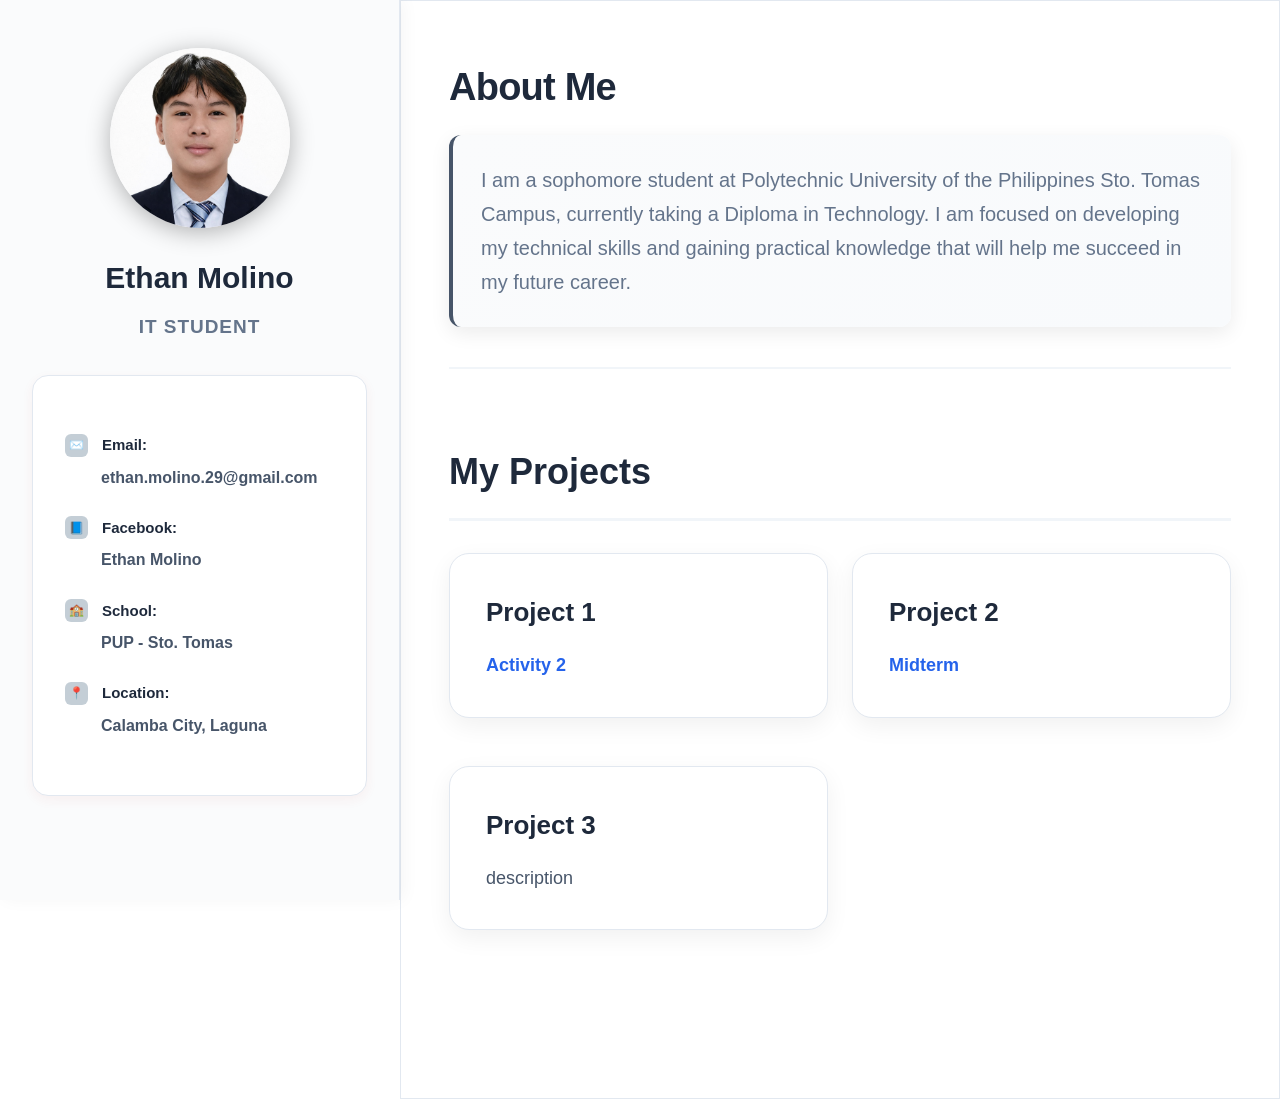
==== commit 1baba8a3: "Pushing index file from MYPORTFOLIO" ====
--- a/index.html
+++ b/index.html
@@ -1,172 +1,4 @@
 <!DOCTYPE html>
-<<<<<<< HEAD
-<html lang="en" data-bs-theme="dark">
-
-<head>
-    <meta charset="UTF-8">
-    <meta name="viewport" content="width=device-width, initial-scale=1.0">
-    <title>Rick and Morty | Multiverse Directory</title>
-    <link href="https://fonts.googleapis.com/css2?family=Inter:wght@300;400;600;800&display=swap" rel="stylesheet">
-    <link href="https://cdn.jsdelivr.net/npm/bootstrap@5.3.0/dist/css/bootstrap.min.css" rel="stylesheet">
-    <link rel="stylesheet" href="style.css">
-
-    <style>
-        [data-bs-theme="light"] body {
-            background-color: #f8f9fa !important;
-            color: #212529 !important;
-        }
-
-        [data-bs-theme="light"] .text-white,
-        [data-bs-theme="light"] h1,
-        [data-bs-theme="light"] h2,
-        [data-bs-theme="light"] h5,
-        [data-bs-theme="light"] b,
-        [data-bs-theme="light"] footer p {
-            color: #212529 !important;
-        }
-
-        [data-bs-theme="light"] .badge-species {
-            background: rgba(0, 0, 0, 0.1) !important;
-            color: #495057 !important;
-        }
-
-        [data-bs-theme="light"] .custom-search::placeholder {
-            color: #6c757d !important;
-        }
-
-        [data-bs-theme="light"] .custom-search {
-            background-color: #ffffff !important;
-            border: 1px solid #ced4da !important;
-            color: #212529 !important;
-        }
-
-        [data-bs-theme="light"] .char-card {
-            background-color: #ffffff !important;
-            border: 1px solid #dee2e6 !important;
-        }
-
-        [data-bs-theme="light"] .glass-nav {
-            background: rgba(255, 255, 255, 0.9) !important;
-            border-bottom: 1px solid #dee2e6 !important;
-        }
-
-        [data-bs-theme="light"] .glass-modal {
-            background: #ffffff !important;
-        }
-
-        [data-bs-theme="light"] .bg-dark {
-            background-color: #f1f3f5 !important;
-            border: 1px solid #dee2e6 !important;
-        }
-
-        [data-bs-theme="light"] .text-secondary {
-            color: #6c757d !important;
-        }
-    </style>
-</head>
-
-<body id="mainBody">
-
-    <nav class="navbar sticky-top navbar-expand-lg navbar-dark glass-nav mb-5" id="navBar">
-        <div class="container">
-            <a class="navbar-brand d-flex align-items-center" href="#">
-                <img src="https://upload.wikimedia.org/wikipedia/commons/b/b1/Rick_and_Morty.svg" alt="Logo"
-                    height="40">
-            </a>
-            <div class="ms-auto d-flex align-items-center gap-3">
-                <button id="modeBtn" class="btn btn-outline-success btn-sm rounded-pill" onclick="switchTheme()">
-                    Light Mode
-                </button>
-                <span class="badge rounded-pill bg-success-soft text-success border border-success px-3 py-2"
-                    id="searchCount">
-                    Initializing...
-                </span>
-            </div>
-        </div>
-    </nav>
-
-    <div class="container">
-        <div class="row justify-content-center text-center mb-5">
-            <div class="col-lg-8">
-                <h1 class="display-4 fw-extrabold text-white mb-3">Explore the Multiverse</h1>
-                <p class="lead text-secondary">Explore the character index of the Rick and Morty universe with real-time
-                    filtering.</p>
-
-                <div class="search-wrapper mt-4">
-                    <div class="input-group input-group-lg shadow-lg">
-                        <span class="input-group-text bg-dark border-secondary text-success">🔍</span>
-                        <input type="text" id="searchInput" class="form-control custom-search"
-                            placeholder="Search characters...">
-                    </div>
-                </div>
-            </div>
-        </div>
-
-        <div id="character-container" class="row g-4 pb-5">
-            <div class="col-12 text-center py-5">
-                <div class="spinner-grow text-success" role="status"></div>
-            </div>
-        </div>
-    </div>
-
-    <div class="modal fade" id="characterModal" tabindex="-1" aria-hidden="true">
-        <div class="modal-dialog modal-dialog-centered">
-            <div class="modal-content glass-modal border-0">
-                <div class="modal-header border-0 pb-0">
-                    <button type="button" class="btn-close btn-close-white" id="modalClose"
-                        data-bs-dismiss="modal"></button>
-                </div>
-                <div class="modal-body text-center pt-0" id="modalBody"></div>
-                <div class="modal-footer border-0 justify-content-center pb-4">
-                    <button type="button" class="btn btn-outline-success rounded-pill px-5"
-                        data-bs-dismiss="modal">Close</button>
-                </div>
-            </div>
-        </div>
-    </div>
-
-    <footer class="container text-center py-5 border-top border-secondary mt-5">
-        <p class="text-white fw-bold mb-0" style="letter-spacing: 1px;">ETHAN MOLINO</p>
-        <p class="text-secondary small">IT Student | PUP Sto. Tomas Campus</p>
-    </footer>
-
-    <script>
-        var mode = "dark";
-        var htmlElement = document.documentElement;
-        var modeBtn = document.getElementById("modeBtn");
-        var navBar = document.getElementById("navBar");
-        var modalClose = document.getElementById("modalClose");
-
-        function switchTheme() {
-            var nav = document.querySelector(".navbar");
-            var modalClose = document.querySelector(".btn-close");
-
-            if (mode == "dark") {
-                mode = "light";
-                htmlElement.setAttribute("data-bs-theme", "light");
-                modeBtn.innerHTML = "Dark Mode";
-                modeBtn.className = "btn btn-outline-dark btn-sm rounded-pill";
-
-                nav.classList.replace("navbar-dark", "navbar-light");
-                if (modalClose) modalClose.classList.replace("btn-close-white", "btn-close-dark");
-            } else {
-                mode = "dark";
-                htmlElement.setAttribute("data-bs-theme", "dark");
-                modeBtn.innerHTML = "Light Mode";
-                modeBtn.className = "btn btn-outline-success btn-sm rounded-pill";
-
-                nav.classList.replace("navbar-light", "navbar-dark");
-                if (modalClose) modalClose.classList.replace("btn-close-dark", "btn-close-white");
-            }
-        }
-    </script>
-
-    <script src="https://cdn.jsdelivr.net/npm/bootstrap@5.3.0/dist/js/bootstrap.bundle.min.js"></script>
-    <script src="script.js"></script>
-</body>
-
-</html>
-=======
 <html lang="en">
 
 <head>
@@ -404,9 +236,19 @@
     }
 
     @media (max-width: 768px) {
-      body { flex-direction: column; }
-      .sidebar { width: 100%; height: auto; position: static; }
-      .main { padding: 40px 28px; }
+      body {
+        flex-direction: column;
+      }
+
+      .sidebar {
+        width: 100%;
+        height: auto;
+        position: static;
+      }
+
+      .main {
+        padding: 40px 28px;
+      }
     }
   </style>
 </head>
@@ -465,12 +307,12 @@
         <div class="card">
           <h3>Project 1</h3>
           <p>
-            <a href="https://ethanmolino.github.io/A02.github.io/" target="_blank">Activity 2</a>
+            <a href="https://ethanmolino.github.io/Ethan.github.io/" target="_blank">Activity 2</a>
           </p>
         </div>
         <div class="card">
           <h3>Project 2</h3>
-          <p>          <p>
+          <p>
             <a href="https://ethanmolino.github.io/Midterm.io/" target="_blank">Midterm</a>
           </p>
         </div>
@@ -483,5 +325,4 @@
   </div>
 </body>
 
-</html>
->>>>>>> 037de70b2054457715e6da2ae9a7c15c2975453f
+</html>
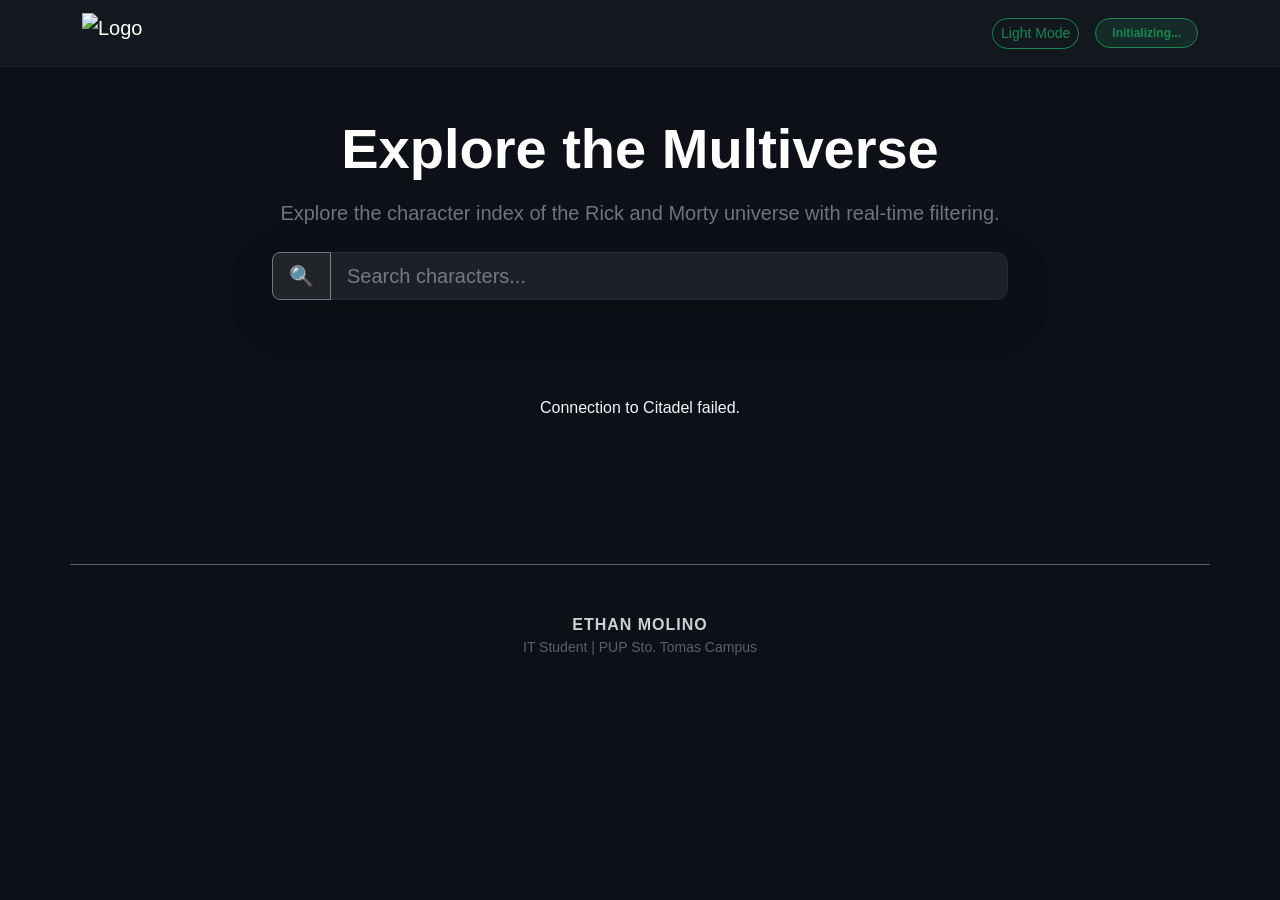
==== commit c8f37e8a: "Pushing index file from MYPORTFOLIO" ====
--- a/index.html
+++ b/index.html
@@ -1,328 +1,167 @@
 <!DOCTYPE html>
-<html lang="en">
+<html lang="en" data-bs-theme="dark">
 
 <head>
-  <meta charset="UTF-8">
-  <meta name="viewport" content="width=device-width, initial-scale=1.0">
-  <title>Ethan Molino - IT Student</title>
+    <meta charset="UTF-8">
+    <meta name="viewport" content="width=device-width, initial-scale=1.0">
+    <title>Rick and Morty | Multiverse Directory</title>
+    <link href="https://fonts.googleapis.com/css2?family=Inter:wght@300;400;600;800&display=swap" rel="stylesheet">
+    <link href="https://cdn.jsdelivr.net/npm/bootstrap@5.3.0/dist/css/bootstrap.min.css" rel="stylesheet">
+    <link rel="stylesheet" href="style.css">
 
-  <style>
-    * {
-      margin: 0;
-      padding: 0;
-      box-sizing: border-box;
-    }
+    <style>
+        [data-bs-theme="light"] body {
+            background-color: #f8f9fa !important;
+            color: #212529 !important;
+        }
 
-    body {
-      font-family: "Inter", -apple-system, BlinkMacSystemFont, "Segoe UI", sans-serif;
-      background: #ffffff;
-      color: #1e293b;
-      line-height: 1.7;
-      min-height: 100vh;
-      display: flex;
-      font-size: 16px;
-    }
+        [data-bs-theme="light"] .text-white,
+        [data-bs-theme="light"] h1,
+        [data-bs-theme="light"] h2,
+        [data-bs-theme="light"] h5,
+        [data-bs-theme="light"] b,
+        [data-bs-theme="light"] footer p {
+            color: #212529 !important;
+        }
 
-    .sidebar {
-      width: 400px;
-      background: #fafbfc;
-      padding: 48px 32px;
-      text-align: center;
-      border-right: 1px solid #e2e8f0;
-      box-shadow: 4px 0 16px rgba(0, 0, 0, 0.04);
-      position: sticky;
-      top: 0;
-      height: 100vh;
-      overflow-y: auto;
-      overflow-x: hidden;
-      scrollbar-width: thin;
-      scrollbar-color: #cbd5e1 #f1f5f9;
-    }
+        [data-bs-theme="light"] .badge-species {
+            background: rgba(0, 0, 0, 0.1) !important;
+            color: #495057 !important;
+        }
 
-    .sidebar::-webkit-scrollbar {
-      width: 6px;
-    }
+        [data-bs-theme="light"] .custom-search::placeholder {
+            color: #6c757d !important;
+        }
 
-    .sidebar::-webkit-scrollbar-track {
-      background: #f1f5f9;
-      border-radius: 3px;
-    }
+        [data-bs-theme="light"] .custom-search {
+            background-color: #ffffff !important;
+            border: 1px solid #ced4da !important;
+            color: #212529 !important;
+        }
 
-    .sidebar::-webkit-scrollbar-thumb {
-      background: #cbd5e1;
-      border-radius: 3px;
-    }
+        [data-bs-theme="light"] .char-card {
+            background-color: #ffffff !important;
+            border: 1px solid #dee2e6 !important;
+        }
 
-    .sidebar::-webkit-scrollbar-thumb:hover {
-      background: #94a3b8;
-    }
+        [data-bs-theme="light"] .glass-nav {
+            background: rgba(255, 255, 255, 0.9) !important;
+            border-bottom: 1px solid #dee2e6 !important;
+        }
 
-    .profile-img {
-      width: 180px;
-      height: 180px;
-      background: linear-gradient(135deg, #ffffff, #ffffff);
-      border-radius: 50%;
-      margin: 0 auto 24px;
-      display: flex;
-      align-items: center;
-      justify-content: center;
-      font-size: 48px;
-      color: rgb(255, 255, 255);
-      box-shadow: 0 4px 24px rgba(0, 0, 0, 0.3);
-    }
+        [data-bs-theme="light"] .glass-modal {
+            background: #ffffff !important;
+        }
 
-    .sidebar h2 {
-      font-size: 30px;
-      font-weight: 800;
-      margin-bottom: 8px;
-      color: #1e293b;
-      word-wrap: break-word;
-      overflow-wrap: break-word;
-      hyphens: auto;
-    }
+        [data-bs-theme="light"] .bg-dark {
+            background-color: #f1f3f5 !important;
+            border: 1px solid #dee2e6 !important;
+        }
 
-    .sidebar .title {
-      font-size: 19px;
-      color: #64748b;
-      font-weight: 600;
-      text-transform: uppercase;
-      letter-spacing: 0.05em;
-      margin-bottom: 32px;
-    }
-
-    .info {
-      text-align: left;
-      font-size: 16px;
-      color: #475569;
-      background: #ffffff;
-      padding: 32px;
-      border-radius: 16px;
-      border: 1px solid #e2e8f0;
-      box-shadow: 0 4px 12px rgba(206, 45, 45, 0.06);
-      overflow: visible;
-    }
-
-    .info-item {
-      display: flex;
-      flex-direction: column;
-      gap: 6px;
-      margin: 24px 0;
-    }
-
-    .info-label {
-      display: flex;
-      align-items: center;
-      gap: 14px;
-      color: #1e293b;
-      font-weight: 700;
-      font-size: 15px;
-    }
-
-    .info-icon {
-      width: 23px;
-      height: 23px;
-      display: flex;
-      align-items: center;
-      justify-content: center;
-      background: rgb(196, 206, 214);
-      color: white;
-      border-radius: 6px;
-      font-size: 12px;
-    }
-
-    .info-value {
-      font-size: 16px;
-      color: #475569;
-      padding-left: 36px;
-      word-wrap: break-word;
-      overflow-wrap: break-word;
-      hyphens: auto;
-      font-weight: 600;
-    }
-
-    .main {
-      flex: 1;
-      padding: 64px 48px;
-      max-width: 100%;
-      border: 1px solid #e2e8f0;
-      min-height: 100vh;
-    }
-
-    .hero {
-      margin-bottom: 72px;
-      padding-bottom: 40px;
-      border-bottom: 2px solid #f1f5f9;
-    }
-
-    .hero h1 {
-      font-size: 38px;
-      font-weight: 800;
-      margin-bottom: 24px;
-      letter-spacing: -0.02em;
-      color: #1e293b;
-      line-height: 1.2;
-    }
-
-    .hero-subtitle {
-      font-size: 20px;
-      color: #64748b;
-      font-weight: 500;
-      max-width: 800px;
-      line-height: 1.7;
-      padding: 28px;
-      background: linear-gradient(135deg, #fafbfc 0%, #f8fafc 100%);
-      border-left: 4px solid #475569;
-      border-radius: 12px;
-      box-shadow: 0 6px 20px rgba(0, 0, 0, 0.08);
-    }
-
-    .section {
-      margin-bottom: 80px;
-    }
-
-    .section h2 {
-      font-size: 36px;
-      font-weight: 800;
-      margin-bottom: 32px;
-      color: #1e293b;
-      padding-bottom: 16px;
-      border-bottom: 3px solid #f1f5f9;
-    }
-
-    .card {
-      background: #ffffff;
-      border: 1px solid #e2e8f0;
-      padding: 36px;
-      border-radius: 20px;
-      margin-bottom: 24px;
-      box-shadow: 0 8px 24px rgba(0, 0, 0, 0.06);
-      transition: all 0.3s ease;
-    }
-
-    .card:hover {
-      box-shadow: 0 16px 40px rgba(0, 0, 0, 0.12);
-      transform: translateY(-4px);
-    }
-
-    .card h3 {
-      font-size: 26px;
-      font-weight: 700;
-      margin-bottom: 16px;
-      color: #1e293b;
-    }
-
-    .card p {
-      color: #475569;
-      font-size: 18px;
-      line-height: 1.7;
-    }
-
-    .card a {
-      color: #2563eb;
-      text-decoration: none;
-      font-weight: 600;
-    }
-
-    .card a:hover {
-      text-decoration: underline;
-    }
-
-    .grid {
-      display: grid;
-      grid-template-columns: repeat(auto-fit, minmax(340px, 1fr));
-      gap: 24px;
-      margin-top: 24px;
-      width: 100%;
-    }
-
-    @media (max-width: 768px) {
-      body {
-        flex-direction: column;
-      }
-
-      .sidebar {
-        width: 100%;
-        height: auto;
-        position: static;
-      }
-
-      .main {
-        padding: 40px 28px;
-      }
-    }
-  </style>
+        [data-bs-theme="light"] .text-secondary {
+            color: #6c757d !important;
+        }
+    </style>
 </head>
 
-<body>
-  <div class="sidebar">
-    <img src="profile picture.png" alt="Profile" class="profile-img">
-    <h2>Ethan Molino</h2>
-    <p class="title">IT Student</p>
+<body id="mainBody">
 
-    <div class="info">
-      <div class="info-item">
-        <div class="info-label">
-          <div class="info-icon">✉️</div>
-          <strong>Email:</strong>
+    <nav class="navbar sticky-top navbar-expand-lg navbar-dark glass-nav mb-5" id="navBar">
+        <div class="container">
+            <a class="navbar-brand d-flex align-items-center" href="#">
+                <img src="https://upload.wikimedia.org/wikipedia/commons/b/b1/Rick_and_Morty.svg" alt="Logo"
+                    height="40">
+            </a>
+            <div class="ms-auto d-flex align-items-center gap-3">
+                <button id="modeBtn" class="btn btn-outline-success btn-sm rounded-pill" onclick="switchTheme()">
+                    Light Mode
+                </button>
+                <span class="badge rounded-pill bg-success-soft text-success border border-success px-3 py-2"
+                    id="searchCount">
+                    Initializing...
+                </span>
+            </div>
         </div>
-        <div class="info-value">ethan.molino.29@gmail.com</div>
-      </div>
-      <div class="info-item">
-        <div class="info-label">
-          <div class="info-icon">📘</div>
-          <strong>Facebook:</strong>
+    </nav>
+
+    <div class="container">
+        <div class="row justify-content-center text-center mb-5">
+            <div class="col-lg-8">
+                <h1 class="display-4 fw-extrabold text-white mb-3">Explore the Multiverse</h1>
+                <p class="lead text-secondary">Explore the character index of the Rick and Morty universe with real-time
+                    filtering.</p>
+
+                <div class="search-wrapper mt-4">
+                    <div class="input-group input-group-lg shadow-lg">
+                        <span class="input-group-text bg-dark border-secondary text-success">🔍</span>
+                        <input type="text" id="searchInput" class="form-control custom-search"
+                            placeholder="Search characters...">
+                    </div>
+                </div>
+            </div>
         </div>
-        <div class="info-value">Ethan Molino</div>
-      </div>
-      <div class="info-item">
-        <div class="info-label">
-          <div class="info-icon">🏫</div>
-          <strong>School:</strong>
+
+        <div id="character-container" class="row g-4 pb-5">
+            <div class="col-12 text-center py-5">
+                <div class="spinner-grow text-success" role="status"></div>
+            </div>
         </div>
-        <div class="info-value">PUP - Sto. Tomas</div>
-      </div>
-      <div class="info-item">
-        <div class="info-label">
-          <div class="info-icon">📍</div>
-          <strong>Location:</strong>
+    </div>
+
+    <div class="modal fade" id="characterModal" tabindex="-1" aria-hidden="true">
+        <div class="modal-dialog modal-dialog-centered">
+            <div class="modal-content glass-modal border-0">
+                <div class="modal-header border-0 pb-0">
+                    <button type="button" class="btn-close btn-close-white" id="modalClose"
+                        data-bs-dismiss="modal"></button>
+                </div>
+                <div class="modal-body text-center pt-0" id="modalBody"></div>
+                <div class="modal-footer border-0 justify-content-center pb-4">
+                    <button type="button" class="btn btn-outline-success rounded-pill px-5"
+                        data-bs-dismiss="modal">Close</button>
+                </div>
+            </div>
         </div>
-        <div class="info-value">Calamba City, Laguna</div>
-      </div>
     </div>
-  </div>
 
-  <div class="main">
-    <section class="hero">
-      <h1>About Me</h1>
-      <div class="hero-subtitle">
-        I am a sophomore student at Polytechnic University of the Philippines Sto. Tomas Campus, currently taking a
-        Diploma in Technology. I am focused on developing my technical skills and gaining practical knowledge that will
-        help me succeed in my future career.
-      </div>
-    </section>
+    <footer class="container text-center py-5 border-top border-secondary mt-5">
+        <p class="text-white fw-bold mb-0" style="letter-spacing: 1px;">ETHAN MOLINO</p>
+        <p class="text-secondary small">IT Student | PUP Sto. Tomas Campus</p>
+    </footer>
 
-    <section class="section">
-      <h2>My Projects</h2>
-      <div class="grid">
-        <div class="card">
-          <h3>Project 1</h3>
-          <p>
-            <a href="https://ethanmolino.github.io/Ethan.github.io/" target="_blank">Activity 2</a>
-          </p>
-        </div>
-        <div class="card">
-          <h3>Project 2</h3>
-          <p>
-            <a href="https://ethanmolino.github.io/Midterm.io/" target="_blank">Midterm</a>
-          </p>
-        </div>
-        <div class="card">
-          <h3>Project 3</h3>
-          <p>description</p>
-        </div>
-      </div>
-    </section>
-  </div>
+    <script>
+        var mode = "dark";
+        var htmlElement = document.documentElement;
+        var modeBtn = document.getElementById("modeBtn");
+        var navBar = document.getElementById("navBar");
+        var modalClose = document.getElementById("modalClose");
+
+        function switchTheme() {
+            var nav = document.querySelector(".navbar");
+            var modalClose = document.querySelector(".btn-close");
+
+            if (mode == "dark") {
+                mode = "light";
+                htmlElement.setAttribute("data-bs-theme", "light");
+                modeBtn.innerHTML = "Dark Mode";
+                modeBtn.className = "btn btn-outline-dark btn-sm rounded-pill";
+
+                nav.classList.replace("navbar-dark", "navbar-light");
+                if (modalClose) modalClose.classList.replace("btn-close-white", "btn-close-dark");
+            } else {
+                mode = "dark";
+                htmlElement.setAttribute("data-bs-theme", "dark");
+                modeBtn.innerHTML = "Light Mode";
+                modeBtn.className = "btn btn-outline-success btn-sm rounded-pill";
+
+                nav.classList.replace("navbar-light", "navbar-dark");
+                if (modalClose) modalClose.classList.replace("btn-close-dark", "btn-close-white");
+            }
+        }
+    </script>
+
+    <script src="https://cdn.jsdelivr.net/npm/bootstrap@5.3.0/dist/js/bootstrap.bundle.min.js"></script>
+    <script src="script.js"></script>
 </body>
 
 </html>
--- a/style.css
+++ b/style.css
@@ -0,0 +1,58 @@
+:root {
+    --bg-color: #0d1117;
+    --card-bg: #161b22;
+    --accent: #6ebe8f;
+    --glass: rgba(22, 27, 34, 0.85);
+}
+
+body {
+    background-color: var(--bg-color);
+    color: #f0f6fc;
+    font-family: 'Inter', sans-serif;
+}
+
+.fw-extrabold { font-weight: 800; }
+
+.glass-nav {
+    background: var(--glass);
+    backdrop-filter: blur(15px);
+    border-bottom: 1px solid rgba(255, 255, 255, 0.05);
+}
+
+.custom-search {
+    background-color: #1c2128 !important;
+    border: 1px solid rgba(255, 255, 255, 0.1) !important;
+    border-radius: 0 12px 12px 0 !important;
+    color: var(--accent) !important; 
+    font-weight: 600;
+}
+
+.custom-search::placeholder {
+    color: rgba(255, 255, 255, 0.4) !important;
+    font-weight: 400;
+}
+
+.custom-search:focus {
+    box-shadow: 0 0 15px rgba(46, 204, 113, 0.3) !important;
+    border-color: var(--accent) !important;
+    outline: none;
+}
+
+.char-card-wrapper { transition: all 0.3s ease; cursor: pointer; }
+.char-card-wrapper:hover { transform: translateY(-8px); }
+.char-card {
+    background-color: var(--card-bg);
+    border: 1px solid rgba(255, 255, 255, 0.08);
+    border-radius: 20px;
+    overflow: hidden;
+}
+
+.badge-species { background: rgba(255, 255, 255, 0.1); font-size: 0.7rem; text-transform: uppercase; }
+
+.glass-modal { background: rgba(13, 17, 23, 0.98); backdrop-filter: blur(20px); border-radius: 30px; }
+.modal-profile-img { width: 140px; border-radius: 50%; border: 4px solid var(--accent); margin-top: -70px; }
+.bg-success-soft { background-color: rgba(46, 204, 113, 0.1); }
+
+footer {
+    opacity: 0.8;
+}
